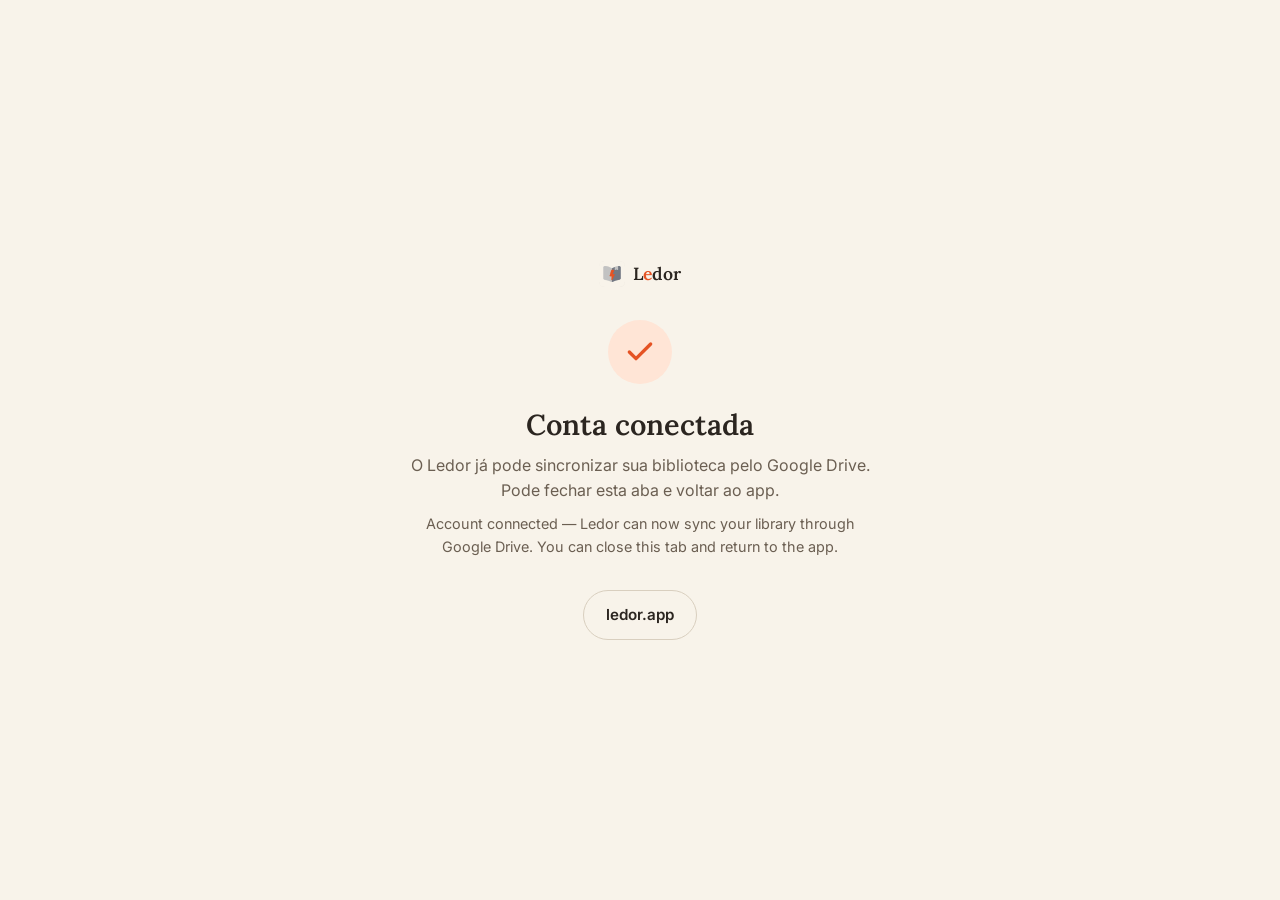
==== site/auth/index.html @ d3babb55 "Drive sync nas builds de release + OAuth desktop próprio com landing page - release.yml injeta LEDOR" ====
<!DOCTYPE html>
<html lang="pt-BR">
<head>
  <meta charset="UTF-8">
  <meta name="viewport" content="width=device-width, initial-scale=1.0">
  <title>Conta conectada — Ledor</title>
  <meta name="robots" content="noindex">
  <link rel="icon" type="image/png" href="../assets/icon-192.png">
  <link rel="preconnect" href="https://fonts.googleapis.com">
  <link rel="preconnect" href="https://fonts.gstatic.com" crossorigin>
  <link href="https://fonts.googleapis.com/css2?family=Lora:ital,wght@0,400..700;1,400..700&family=Inter:wght@400..700&display=swap" rel="stylesheet">
  <link rel="stylesheet" href="../style.css">
  <style>
    .auth-wrap {
      min-height: 100dvh;
      display: grid;
      place-items: center;
      padding: 2rem 1.5rem;
    }
    .auth-card {
      max-width: 30rem;
      text-align: center;
    }
    .auth-check {
      width: 64px;
      height: 64px;
      margin: 0 auto 1.5rem;
      border-radius: 50%;
      background: var(--accent-soft);
      color: var(--accent);
      display: grid;
      place-items: center;
    }
    .auth-card h1 { font-size: 1.8rem; margin-bottom: 0.75rem; }
    .auth-card p { color: var(--muted); }
    .auth-card .en { font-size: 0.9rem; margin-top: 0.5rem; }
    .auth-brand {
      display: inline-flex;
      align-items: center;
      gap: 0.5rem;
      margin-bottom: 2rem;
      font-family: 'Lora', Georgia, serif;
      font-weight: 600;
      font-size: 1.1rem;
    }
    .auth-card .btn { margin-top: 2rem; }
  </style>
</head>
<body>
  <main class="auth-wrap">
    <div class="auth-card">
      <span class="auth-brand">
        <img src="../assets/icon-192.png" alt="" width="26" height="26">
        <span>L<span class="orp">e</span>dor</span>
      </span>
      <div class="auth-check" aria-hidden="true">
        <svg width="32" height="32" viewBox="0 0 24 24" fill="none" stroke="currentColor" stroke-width="2.5" stroke-linecap="round" stroke-linejoin="round"><path d="M20 6 9 17l-5-5"/></svg>
      </div>
      <h1>Conta conectada</h1>
      <p>O Ledor já pode sincronizar sua biblioteca pelo Google Drive.
         Pode fechar esta aba e voltar ao app.</p>
      <p class="en" lang="en">Account connected — Ledor can now sync your library
         through Google Drive. You can close this tab and return to the app.</p>
      <a class="btn btn-ghost" href="https://ledor.app/">ledor.app</a>
    </div>
  </main>
</body>
</html>
---- site/style.css ----
/* Ledor promo site — tokens espelham lib/core/theme/app_colors.dart */

:root {
  --paper: #F8F3EA;
  --surface: #FFFCF5;
  --surface-2: #F1EADD;
  --ink: #2B2520;
  --muted: #6B5F52;
  --line: #D9CFBF;
  --accent: #E55324;
  --accent-soft: #FFE5D6;
  --on-accent-soft: #3B1607;
  --shadow: 0 10px 30px rgba(43, 37, 32, 0.08);
}

@media (prefers-color-scheme: dark) {
  :root {
    --paper: #15120F;
    --surface: #1C1815;
    --surface-2: #241E19;
    --ink: #EDE6DB;
    --muted: #A69B8A;
    --line: #3A322A;
    --accent-soft: #472014;
    --on-accent-soft: #FFD9C8;
    --shadow: 0 10px 30px rgba(0, 0, 0, 0.35);
  }
}

* { margin: 0; padding: 0; box-sizing: border-box; }

html { scroll-behavior: smooth; }

body {
  font-family: 'Inter', system-ui, sans-serif;
  background: var(--paper);
  color: var(--ink);
  line-height: 1.6;
  -webkit-font-smoothing: antialiased;
}

.mono { font-family: 'JetBrains Mono', monospace; }

h1, h2, h3 { font-family: 'Lora', Georgia, serif; font-weight: 600; line-height: 1.15; }

a { color: inherit; }

:focus-visible { outline: 2px solid var(--accent); outline-offset: 3px; border-radius: 4px; }

/* ---------- nav ---------- */

.nav {
  position: sticky;
  top: 0;
  z-index: 10;
  display: flex;
  align-items: center;
  gap: 2rem;
  padding: 0.9rem clamp(1rem, 4vw, 3rem);
  background: color-mix(in srgb, var(--paper) 85%, transparent);
  backdrop-filter: blur(10px);
  border-bottom: 1px solid var(--line);
}

.wordmark {
  display: flex;
  align-items: center;
  gap: 0.55rem;
  font-family: 'Lora', Georgia, serif;
  font-weight: 700;
  font-size: 1.45rem;
  text-decoration: none;
  letter-spacing: -0.01em;
}

.wordmark img { display: block; }

.orp { color: var(--accent); }

.nav-links {
  display: flex;
  gap: 1.5rem;
  margin-left: auto;
}

.nav-links a {
  text-decoration: none;
  font-size: 0.92rem;
  color: var(--muted);
}

.nav-links a:hover { color: var(--ink); }

.nav-actions { display: flex; gap: 0.75rem; align-items: center; }

.lang-toggle {
  font-family: 'JetBrains Mono', monospace;
  font-size: 0.8rem;
  padding: 0.35rem 0.7rem;
  border: 1px solid var(--line);
  border-radius: 999px;
  background: transparent;
  color: var(--muted);
  cursor: pointer;
}

.lang-toggle:hover { color: var(--accent); border-color: var(--accent); }

/* ---------- buttons ---------- */

.btn {
  display: inline-block;
  padding: 0.75rem 1.4rem;
  border-radius: 999px;
  text-decoration: none;
  font-weight: 600;
  font-size: 0.95rem;
  border: 1px solid transparent;
  transition: transform 120ms ease, box-shadow 120ms ease;
}

.btn:hover { transform: translateY(-1px); }

.btn-primary {
  background: var(--accent);
  color: #fff;
  box-shadow: 0 4px 14px rgba(229, 83, 36, 0.35);
}

.btn-ghost { border-color: var(--line); color: var(--ink); }

.btn-ghost:hover { border-color: var(--accent); color: var(--accent); }

.btn-sm { padding: 0.4rem 0.9rem; font-size: 0.85rem; }

/* ---------- hero ---------- */

.hero {
  max-width: 1080px;
  margin: 0 auto;
  padding: clamp(3rem, 8vw, 6rem) clamp(1rem, 4vw, 3rem) clamp(3rem, 6vw, 5rem);
  display: grid;
  grid-template-columns: 1.05fr 1fr;
  gap: clamp(2rem, 5vw, 4rem);
  align-items: center;
}

.eyebrow {
  font-family: 'JetBrains Mono', monospace;
  font-size: 0.75rem;
  text-transform: uppercase;
  letter-spacing: 0.14em;
  color: var(--muted);
  margin-bottom: 1.2rem;
}

.eyebrow::before {
  content: "";
  display: inline-block;
  width: 0.6em;
  height: 0.6em;
  border-radius: 2px;
  background: var(--accent);
  margin-right: 0.6em;
  vertical-align: baseline;
}

.hero h1 {
  font-size: clamp(2.5rem, 6vw, 4rem);
  letter-spacing: -0.02em;
  margin-bottom: 1.2rem;
  text-wrap: balance;
}

.hero h1 em { font-style: italic; color: var(--accent); }

.lead { font-size: 1.08rem; color: var(--muted); max-width: 34rem; }

.cta-row { display: flex; gap: 0.8rem; flex-wrap: wrap; margin-top: 1.8rem; }

.cta-note {
  font-size: 0.85rem;
  color: var(--muted);
  margin-top: 0.9rem;
}

/* ---------- reader demo ---------- */

.reader {
  background: var(--surface);
  border: 1px solid var(--line);
  border-radius: 20px;
  box-shadow: var(--shadow);
  padding: 1.2rem 1.4rem 1.4rem;
}

.reader-top {
  display: flex;
  justify-content: space-between;
  align-items: baseline;
  font-size: 0.8rem;
  color: var(--muted);
  border-bottom: 1px solid var(--line);
  padding-bottom: 0.8rem;
}

.reader-wpm { font-variant-numeric: tabular-nums; }

.word-stage {
  position: relative;
  padding: 3rem 0 0;
  margin-bottom: 2.2rem;
}

.orp-tick {
  position: absolute;
  top: 1.6rem;
  left: 50%;
  transform: translateX(-50%);
  width: 2px;
  height: 12px;
  background: var(--accent);
  border-radius: 1px;
}

.word {
  display: grid;
  grid-template-columns: 1fr auto 1fr;
  font-family: 'Lora', Georgia, serif;
  font-weight: 500;
  font-size: clamp(2.2rem, 4.5vw, 3rem);
  line-height: 1.1;
  min-height: 1.2em;
  white-space: pre;
}

.w-pre { text-align: right; }
.w-orp { color: var(--accent); }
.w-post { text-align: left; }

.focus-line {
  height: 3px;
  margin-top: 1.4rem;
  background: var(--surface-2);
  border-radius: 999px;
  overflow: hidden;
}

.focus-fill {
  height: 100%;
  width: 0%;
  background: var(--accent);
  border-radius: 999px;
}

.reader-controls {
  display: flex;
  align-items: center;
  justify-content: center;
  gap: 1rem;
}

.play-btn {
  width: 52px;
  height: 52px;
  border-radius: 50%;
  border: none;
  background: var(--accent);
  color: #fff;
  cursor: pointer;
  display: grid;
  place-items: center;
  box-shadow: 0 4px 14px rgba(229, 83, 36, 0.35);
}

.play-btn:hover { filter: brightness(1.08); }

.play-btn[data-playing="true"] .ic-play { display: none; }
.play-btn[data-playing="false"] .ic-pause { display: none; }

.wpm-capsule {
  display: flex;
  align-items: center;
  border: 1px solid var(--line);
  border-radius: 999px;
  overflow: hidden;
}

.wpm-capsule button {
  font: inherit;
  background: transparent;
  border: none;
  color: var(--muted);
  padding: 0.5rem 0.9rem;
  cursor: pointer;
  font-size: 1rem;
}

.wpm-capsule button:hover { color: var(--accent); background: var(--surface-2); }

.wpm-capsule span {
  min-width: 3.2ch;
  text-align: center;
  font-size: 0.95rem;
  font-variant-numeric: tabular-nums;
}

/* ---------- zero strip ---------- */

.zero-strip {
  display: flex;
  justify-content: center;
  gap: clamp(1.5rem, 6vw, 4.5rem);
  flex-wrap: wrap;
  padding: 1.4rem clamp(1rem, 4vw, 3rem);
  background: var(--surface-2);
  border-top: 1px solid var(--line);
  border-bottom: 1px solid var(--line);
}

.zero-item {
  display: flex;
  flex-direction: column;
  align-items: center;
  gap: 0.2rem;
}

.zero-num {
  font-family: 'Lora', Georgia, serif;
  font-weight: 600;
  font-size: clamp(1.4rem, 2.6vw, 2rem);
  line-height: 1;
  font-variant-numeric: tabular-nums;
}

.zero-label {
  font-size: 0.66rem;
  color: var(--muted);
  letter-spacing: 0.1em;
  text-transform: uppercase;
}

.zero-hot .zero-num { color: var(--accent); }

/* ---------- dividers: focus line com tick no ORP (~30%) ---------- */

.orp-divider {
  max-width: 1080px;
  margin: 0 auto;
  height: 1px;
  background: var(--line);
  position: relative;
}

.orp-divider::after {
  content: "";
  position: absolute;
  left: 30%;
  top: -5px;
  width: 2px;
  height: 11px;
  background: var(--accent);
  border-radius: 1px;
}

/* ---------- sections ---------- */

.section {
  max-width: 1080px;
  margin: 0 auto;
  padding: clamp(3rem, 7vw, 5.5rem) clamp(1rem, 4vw, 3rem);
}

.section h2 {
  font-size: clamp(1.7rem, 3.5vw, 2.3rem);
  letter-spacing: -0.015em;
  margin-bottom: 0.8rem;
}

.section-lead { color: var(--muted); max-width: 40rem; margin-bottom: 2.5rem; }

.grid { display: grid; gap: 1rem; }

.grid-3 { grid-template-columns: repeat(3, 1fr); }

.grid-4 { grid-template-columns: repeat(4, 1fr); }

.card {
  background: var(--surface);
  border: 1px solid var(--line);
  border-radius: 16px;
  padding: 1.4rem;
  transition: border-color 150ms ease, transform 150ms ease;
}

.card:hover { border-color: var(--accent); transform: translateY(-2px); }

.card h3 { font-size: 1.12rem; margin-bottom: 0.5rem; }

.card p { font-size: 0.92rem; color: var(--muted); }

.tag {
  display: inline-block;
  font-size: 0.7rem;
  text-transform: uppercase;
  letter-spacing: 0.08em;
  background: var(--accent-soft);
  color: var(--on-accent-soft);
  border-radius: 999px;
  padding: 0.25rem 0.7rem;
  margin-bottom: 0.8rem;
}

.tag s { opacity: 0.6; }

.tag em { font-style: normal; color: var(--accent); font-weight: 500; }

/* ---------- mode viz ---------- */

.modeviz {
  height: 76px;
  background: var(--surface-2);
  border-radius: 10px;
  margin-bottom: 1rem;
  display: flex;
  flex-direction: column;
  justify-content: center;
  align-items: center;
  gap: 7px;
  padding: 0 1.4rem;
  position: relative;
}

.viz-word {
  font-family: 'Lora', Georgia, serif;
  font-size: 1.4rem;
}

.viz-word b { color: var(--accent); font-weight: inherit; }

.viz-line {
  display: block;
  width: 100%;
  height: 4px;
  border-radius: 999px;
  background: var(--line);
}

.viz-line.short { width: 60%; align-self: flex-start; }

.viz-line.has-pill { position: relative; }

.viz-line.has-pill::after {
  content: "";
  position: absolute;
  left: 34%;
  top: -2px;
  width: 22%;
  height: 8px;
  border-radius: 999px;
  background: var(--accent);
}

.viz-eq {
  position: absolute;
  right: 12px;
  bottom: 10px;
  display: flex;
  gap: 3px;
  align-items: flex-end;
  height: 16px;
}

.viz-eq i {
  width: 3px;
  border-radius: 2px;
  background: var(--accent);
  animation: eq 1s ease-in-out infinite alternate;
}

.viz-eq i:nth-child(1) { height: 60%; animation-delay: 0ms; }
.viz-eq i:nth-child(2) { height: 100%; animation-delay: 150ms; }
.viz-eq i:nth-child(3) { height: 45%; animation-delay: 300ms; }
.viz-eq i:nth-child(4) { height: 80%; animation-delay: 450ms; }

@keyframes eq { from { transform: scaleY(0.5); } to { transform: scaleY(1); } }

/* ---------- split sections (sync, stats) ---------- */

.split {
  display: grid;
  grid-template-columns: 1.1fr 1fr;
  gap: clamp(2rem, 5vw, 4rem);
  align-items: center;
}

.split .section-lead { margin-bottom: 1.4rem; }

.split-flip .split-viz { order: -1; }

.checklist {
  list-style: none;
  display: grid;
  gap: 0.7rem;
}

.checklist li {
  font-size: 0.95rem;
  color: var(--muted);
  padding-left: 1.5rem;
  position: relative;
}

.checklist li::before {
  content: "✓";
  position: absolute;
  left: 0;
  color: var(--accent);
  font-weight: 700;
}

/* três aparelhos, mesmo progresso — nuvem (Drive) conectada por stub tracejado */

/* cena: nuvem no topo + leque tracejado até o centro de cada device
   (overshoot das linhas fica escondido atrás dos cascos opacos) */
.d-scene {
  position: relative;
  width: fit-content;
  margin: 0 auto;
  display: flex;
  flex-direction: column;
  align-items: center;
  gap: 18px;
}

.d-net {
  position: absolute;
  inset: 0;
  width: 100%;
  height: 100%;
}

.d-net line {
  stroke: var(--muted);
  stroke-width: 2;
  stroke-dasharray: 4 6;
  stroke-linecap: round;
  vector-effect: non-scaling-stroke;
}

.d-hub {
  width: 74px;
  height: 74px;
  border-radius: 50%;
  border: 2px solid var(--line);
  background: var(--surface);
  box-shadow: var(--shadow);
  display: grid;
  place-items: center;
  position: relative;
  margin-bottom: 26px;
}

.d-cloud {
  display: block;
  color: var(--accent);
}

.device-row {
  display: flex;
  align-items: flex-end;
  justify-content: center;
  gap: 1.6rem;
  position: relative;
}

.d-item {
  display: flex;
  flex-direction: column;
  align-items: center;
  gap: 0.6rem;
}

.d-name {
  font-size: 0.66rem;
  color: var(--muted);
  letter-spacing: 0.1em;
  text-transform: uppercase;
}

/* casco: bezel escuro com tela clara dentro */
.device {
  position: relative;
  background: var(--surface);
  border: 2px solid var(--muted);
  box-shadow: var(--shadow);
  display: flex;
  flex-direction: column;
}

.device-phone {
  width: 88px;
  height: 168px;
  border-radius: 20px;
  padding: 13px 6px 8px;
}

.device-tablet {
  width: 148px;
  height: 192px;
  border-radius: 16px;
  padding: 14px 9px 9px;
}

.device-laptop {
  width: 232px;
  height: 136px;
  border-radius: 10px 10px 3px 3px;
  padding: 8px;
}

/* base do notebook: mais larga que a tela, com entalhe central */
.d-base {
  display: block;
  width: 274px;
  height: 11px;
  margin-top: -8px;
  background: var(--muted);
  border-radius: 2px 2px 12px 12px;
}

.d-base::after {
  content: "";
  display: block;
  width: 40px;
  height: 5px;
  margin: 0 auto;
  background: var(--surface-2);
  border-radius: 0 0 6px 6px;
}

.d-cam {
  position: absolute;
  top: 4px;
  left: 50%;
  transform: translateX(-50%);
  width: 5px;
  height: 5px;
  border-radius: 50%;
  background: var(--muted);
}

.d-screen {
  flex: 1;
  min-height: 0;
  background: var(--surface-2);
  border-radius: 10px;
  display: flex;
  flex-direction: column;
  align-items: center;
  justify-content: center;
  gap: 7px;
  padding: 8px;
  overflow: hidden;
}

.s-line {
  display: block;
  width: 72%;
  height: 4px;
  border-radius: 999px;
  background: var(--line);
}

.s-line.short { width: 48%; }

/* linha "atual" com highlight na posição do ORP (~30%) */
.s-line.hl { position: relative; }

.s-line.hl::after {
  content: "";
  position: absolute;
  left: 30%;
  top: -2px;
  height: 8px;
  width: 26%;
  border-radius: 999px;
  background: var(--accent);
}

.d-progress {
  width: 80%;
  height: 4px;
  border-radius: 999px;
  background: var(--line);
  overflow: hidden;
}

.d-progress i {
  display: block;
  height: 100%;
  width: 62%;
  border-radius: 999px;
  background: var(--accent);
}

.d-pct {
  font-size: 0.6rem;
  color: var(--accent);
}

/* tablet: split-view biblioteca + leitor */
.d-split {
  flex-direction: row;
  align-items: stretch;
  gap: 7px;
  padding: 7px;
}

.d-list {
  width: 32%;
  border-right: 1px solid var(--line);
  padding: 4px 7px 0 0;
  display: flex;
  flex-direction: column;
  gap: 6px;
}

.d-list i {
  height: 6px;
  border-radius: 3px;
  background: var(--line);
}

.d-list i:nth-child(2) { background: var(--accent); }

.d-main {
  flex: 1;
  display: flex;
  flex-direction: column;
  align-items: center;
  justify-content: center;
  gap: 7px;
}

/* mini dashboard — espelha a tela de stats do app (tabs + tiles + chart empilhado) */

.statsviz {
  --book2: hsl(62 66% 42%);
  background: var(--surface);
  border: 1px solid var(--line);
  border-radius: 20px;
  box-shadow: var(--shadow);
  padding: 1.5rem;
}

.sv-tabs {
  display: flex;
  gap: 1.4rem;
  border-bottom: 1px solid var(--line);
  margin-bottom: 1.1rem;
  font-size: 0.68rem;
  text-transform: uppercase;
  letter-spacing: 0.1em;
}

.sv-tab {
  padding-bottom: 0.55rem;
  color: var(--muted);
}

.sv-tab.active {
  color: var(--accent);
  box-shadow: inset 0 -2px 0 var(--accent);
}

.sv-tiles {
  display: grid;
  grid-template-columns: 1fr 1fr;
  gap: 0.6rem;
  margin-bottom: 1.3rem;
}

.sv-tile {
  background: var(--surface-2);
  border: 1px solid var(--line);
  border-radius: 12px;
  padding: 0.6rem 0.75rem;
  display: flex;
  flex-direction: column;
  gap: 2px;
}

.sv-label {
  font-size: 0.58rem;
  text-transform: uppercase;
  letter-spacing: 0.1em;
  color: var(--muted);
}

.sv-value {
  font-family: 'Lora', Georgia, serif;
  font-weight: 600;
  font-size: 1.3rem;
  line-height: 1.15;
}

.chart {
  display: flex;
  align-items: flex-end;
  gap: 9px;
  height: 118px;
  border-bottom: 1px solid var(--line);
  padding-bottom: 2px;
  position: relative;
}

/* barras empilhadas: laranja = livro 1, oliva = livro 2 (paleta do app gira o matiz) */
.chart i {
  flex: 1;
  border-radius: 4px 4px 0 0;
  background: var(--accent);
}

.chart i:nth-of-type(1) { height: 34%; }
.chart i:nth-of-type(2) { height: 55%; background: linear-gradient(to top, var(--accent) 0 68%, var(--book2) 68% 100%); }
.chart i:nth-of-type(3) { height: 42%; }
.chart i:nth-of-type(4) { height: 70%; background: linear-gradient(to top, var(--accent) 0 55%, var(--book2) 55% 100%); }
.chart i:nth-of-type(5) { height: 88%; background: linear-gradient(to top, var(--accent) 0 76%, var(--book2) 76% 100%); }
.chart i:nth-of-type(6) { height: 26%; background: var(--book2); }
.chart i:nth-of-type(7) { height: 61%; background: linear-gradient(to top, var(--accent) 0 80%, var(--book2) 80% 100%); }

/* tooltip do fl_chart */
.c-bubble {
  position: absolute;
  left: 64.3%;
  top: -16px;
  transform: translateX(-50%);
  background: var(--ink);
  color: var(--paper);
  font-size: 0.62rem;
  padding: 3px 8px;
  border-radius: 6px;
  white-space: nowrap;
}

.c-bubble::after {
  content: "";
  position: absolute;
  top: 100%;
  left: 50%;
  transform: translateX(-50%);
  border: 4px solid transparent;
  border-top-color: var(--ink);
}

.c-days {
  display: flex;
  gap: 9px;
  margin-top: 6px;
}

.c-days span {
  flex: 1;
  text-align: center;
  font-size: 0.62rem;
  color: var(--muted);
}

/* ---------- screenshots ---------- */

.shots {
  display: flex;
  gap: 1.2rem;
  overflow-x: auto;
  padding: 0.5rem 0.2rem 1rem;
  scroll-snap-type: x mandatory;
}

.shots figure { scroll-snap-align: start; flex-shrink: 0; }

.shots img {
  height: 430px;
  width: auto;
  border-radius: 14px;
  border: 1px solid var(--line);
  box-shadow: var(--shadow);
  display: block;
}

.shots figcaption {
  font-size: 0.75rem;
  color: var(--muted);
  text-align: center;
  margin-top: 0.6rem;
  text-transform: uppercase;
  letter-spacing: 0.08em;
}

/* ---------- open source ---------- */

.oss {
  display: grid;
  grid-template-columns: 1.1fr 1fr;
  gap: clamp(2rem, 5vw, 4rem);
  align-items: center;
}

.oss .section-lead { margin-bottom: 0; }

.oss .cta-row { margin-top: 1.6rem; }

.terminal {
  background: #1C1815;
  color: #EDE6DB;
  border-radius: 14px;
  border: 1px solid #3A322A;
  box-shadow: var(--shadow);
  overflow: hidden;
}

.terminal-bar {
  display: flex;
  gap: 6px;
  padding: 0.7rem 1rem;
  border-bottom: 1px solid #3A322A;
}

.terminal-bar i {
  width: 10px;
  height: 10px;
  border-radius: 50%;
  background: #3A322A;
}

.terminal pre {
  padding: 1.1rem 1.2rem;
  font-size: 0.74rem;
  line-height: 1.9;
  overflow-x: auto;
}

.t-dim { color: #A69B8A; }

.t-accent { color: #E55324; }

/* ---------- footer ---------- */

.footer {
  border-top: 1px solid var(--line);
  padding: 1.6rem clamp(1rem, 4vw, 3rem);
  display: flex;
  justify-content: space-between;
  align-items: center;
  gap: 1rem;
  flex-wrap: wrap;
  font-size: 0.85rem;
  color: var(--muted);
}

.footer-brand {
  display: flex;
  align-items: center;
  gap: 0.55rem;
}

.footer-brand img { display: block; }

.footer-links { display: flex; gap: 1.2rem; }

.footer-links a { color: var(--muted); text-decoration: none; }

.footer-links a:hover { color: var(--accent); }

@media (prefers-reduced-motion: reduce) {
  html { scroll-behavior: auto; }
  .viz-eq i { animation: none; }
  .btn, .card { transition: none; }
}

/* ---------- responsive ---------- */

@media (max-width: 960px) {
  .grid-4 { grid-template-columns: repeat(2, 1fr); }
  .grid-3 { grid-template-columns: repeat(2, 1fr); }
}

@media (max-width: 860px) {
  .hero { grid-template-columns: 1fr; }
  .oss { grid-template-columns: 1fr; }
  .split { grid-template-columns: 1fr; }
  .split-flip .split-viz { order: 0; }
  .nav-links { display: none; }
  .nav-actions { margin-left: auto; }
}

@media (max-width: 560px) {
  .device-row { gap: 1rem; }
  .device-phone { width: 72px; height: 138px; padding: 11px 5px 6px; }
  .device-tablet { width: 114px; height: 152px; padding: 12px 7px 7px; }
  .device-laptop { width: 176px; height: 106px; padding: 6px; }
  .d-base { width: 208px; height: 9px; margin-top: -6px; }
}

@media (max-width: 420px) {
  .d-item:has(.device-tablet) { display: none; }
  /* sem o tablet, some o stub que descia nele */
  .d-net line:nth-child(4) { visibility: hidden; }
}

@media (max-width: 560px) {
  .grid-3, .grid-4 { grid-template-columns: 1fr; }
  .shots img { height: 340px; }
  .word { font-size: 1.9rem; }
}
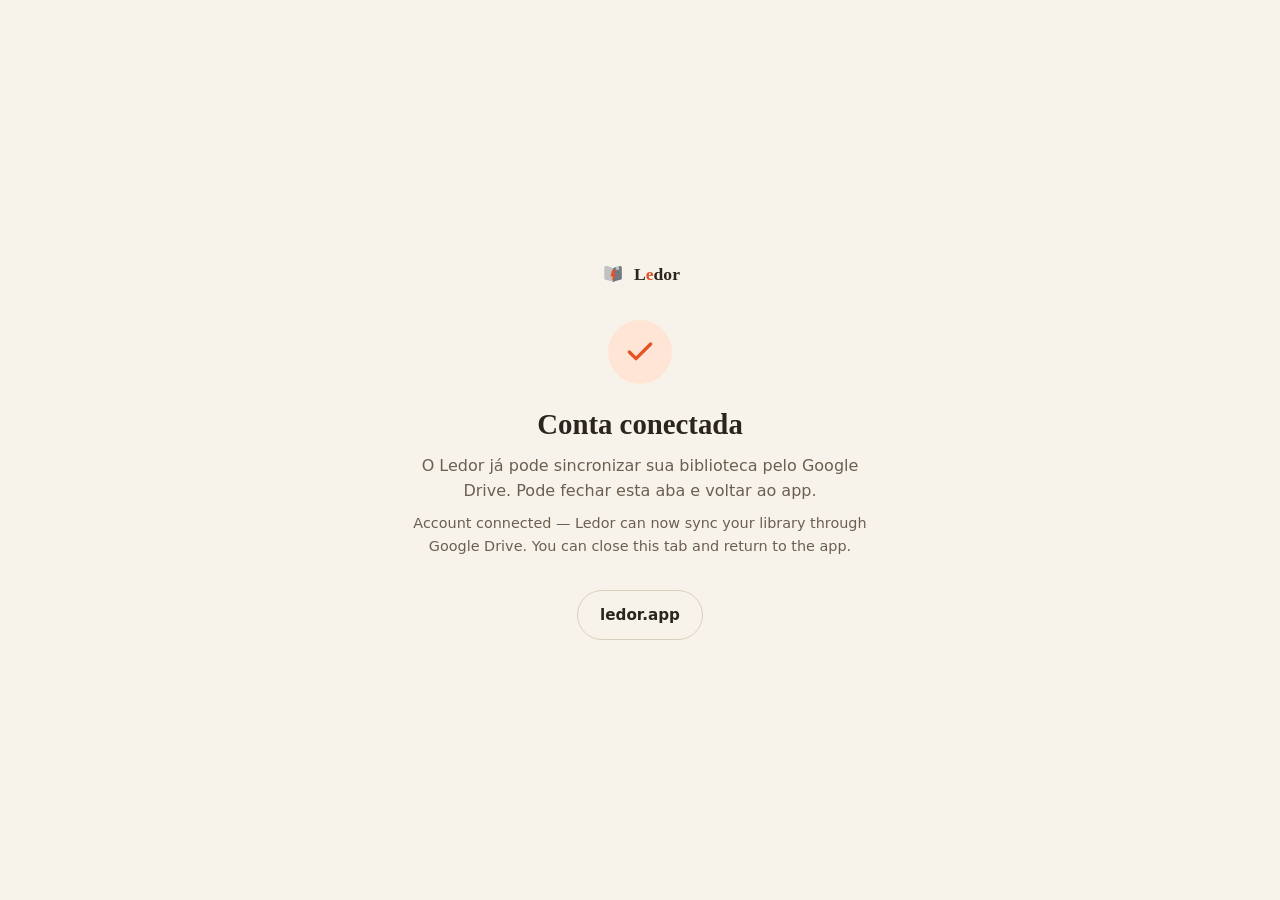
==== commit 8fbfc14c: "Self-host fonts on the OAuth landing page too Same treatment as the home and privacy pages, so the w" ====
--- a/site/auth/index.html
+++ b/site/auth/index.html
@@ -6,9 +6,14 @@
   <title>Conta conectada — Ledor</title>
   <meta name="robots" content="noindex">
   <link rel="icon" type="image/png" href="../assets/icon-192.png">
-  <link rel="preconnect" href="https://fonts.googleapis.com">
-  <link rel="preconnect" href="https://fonts.gstatic.com" crossorigin>
-  <link href="https://fonts.googleapis.com/css2?family=Lora:ital,wght@0,400..700;1,400..700&family=Inter:wght@400..700&display=swap" rel="stylesheet">
+  <link rel="preload" as="font" type="font/woff2" href="/assets/fonts/lora-latin.woff2" crossorigin>
+  <link rel="preload" as="font" type="font/woff2" href="/assets/fonts/inter-latin.woff2" crossorigin>
+  <style>
+    /* self-hosted latin subset — replaces Google Fonts, no third-party request */
+    @font-face { font-family: 'Lora'; font-style: normal; font-weight: 400 700; font-display: swap; src: url(/assets/fonts/lora-latin.woff2) format('woff2'); unicode-range: U+0000-00FF, U+0131, U+0152-0153, U+02BB-02BC, U+02C6, U+02DA, U+02DC, U+0304, U+0308, U+0329, U+2000-206F, U+20AC, U+2122, U+2191, U+2193, U+2212, U+2215, U+FEFF, U+FFFD; }
+    @font-face { font-family: 'Lora'; font-style: italic; font-weight: 400 700; font-display: swap; src: url(/assets/fonts/lora-italic-latin.woff2) format('woff2'); unicode-range: U+0000-00FF, U+0131, U+0152-0153, U+02BB-02BC, U+02C6, U+02DA, U+02DC, U+0304, U+0308, U+0329, U+2000-206F, U+20AC, U+2122, U+2191, U+2193, U+2212, U+2215, U+FEFF, U+FFFD; }
+    @font-face { font-family: 'Inter'; font-style: normal; font-weight: 400 700; font-display: swap; src: url(/assets/fonts/inter-latin.woff2) format('woff2'); unicode-range: U+0000-00FF, U+0131, U+0152-0153, U+02BB-02BC, U+02C6, U+02DA, U+02DC, U+0304, U+0308, U+0329, U+2000-206F, U+20AC, U+2122, U+2191, U+2193, U+2212, U+2215, U+FEFF, U+FFFD; }
+  </style>
   <link rel="stylesheet" href="../style.css">
   <style>
     .auth-wrap {
--- a/site/style.css
+++ b/site/style.css
@@ -1,6 +1,7 @@
 /* Ledor promo site — tokens espelham lib/core/theme/app_colors.dart */
 
-:root {
+:root,
+:root[data-theme="light"] {
   --paper: #F8F3EA;
   --surface: #FFFCF5;
   --surface-2: #F1EADD;
@@ -13,8 +14,20 @@
   --shadow: 0 10px 30px rgba(43, 37, 32, 0.08);
 }
 
+:root[data-theme="dark"] {
+  --paper: #15120F;
+  --surface: #1C1815;
+  --surface-2: #241E19;
+  --ink: #EDE6DB;
+  --muted: #A69B8A;
+  --line: #3A322A;
+  --accent-soft: #472014;
+  --on-accent-soft: #FFD9C8;
+  --shadow: 0 10px 30px rgba(0, 0, 0, 0.35);
+}
+
 @media (prefers-color-scheme: dark) {
-  :root {
+  :root:not([data-theme]) {
     --paper: #15120F;
     --surface: #1C1815;
     --surface-2: #241E19;
@@ -105,6 +118,35 @@
 }
 
 .lang-toggle:hover { color: var(--accent); border-color: var(--accent); }
+
+.theme-toggle {
+  font-family: 'JetBrains Mono', monospace;
+  font-size: 0.8rem;
+  padding: 0.4rem 0.55rem;
+  border: 1px solid var(--line);
+  border-radius: 999px;
+  background: transparent;
+  color: var(--muted);
+  cursor: pointer;
+  display: grid;
+  place-items: center;
+  line-height: 0;
+}
+
+.theme-toggle:hover { color: var(--accent); border-color: var(--accent); }
+
+.theme-toggle svg { display: block; }
+
+.theme-toggle .ic-sun { display: none; }
+
+:root[data-theme="dark"] .theme-toggle .ic-moon { display: none; }
+
+:root[data-theme="dark"] .theme-toggle .ic-sun { display: block; }
+
+@media (prefers-color-scheme: dark) {
+  :root:not([data-theme]) .theme-toggle .ic-moon { display: none; }
+  :root:not([data-theme]) .theme-toggle .ic-sun { display: block; }
+}
 
 /* ---------- buttons ---------- */
 
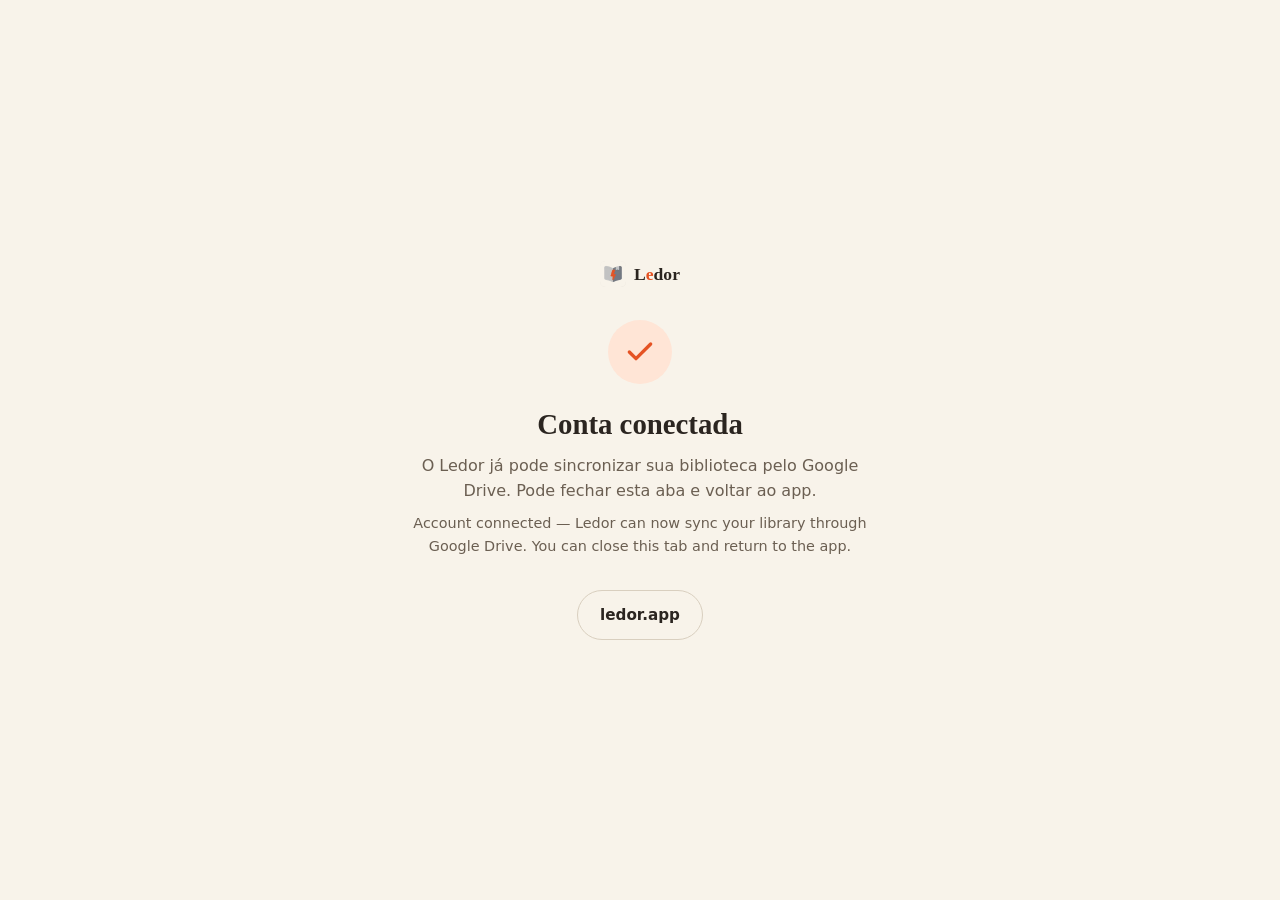
==== commit 20954d2f: "Use a small WebP for the wordmark logo The header/footer wordmark reused the 192x192 favicon PNG (10" ====
--- a/site/auth/index.html
+++ b/site/auth/index.html
@@ -55,7 +55,7 @@
   <main class="auth-wrap">
     <div class="auth-card">
       <span class="auth-brand">
-        <img src="../assets/icon-192.png" alt="" width="26" height="26">
+        <img src="../assets/logo-96.webp" alt="" width="26" height="26">
         <span>L<span class="orp">e</span>dor</span>
       </span>
       <div class="auth-check" aria-hidden="true">
